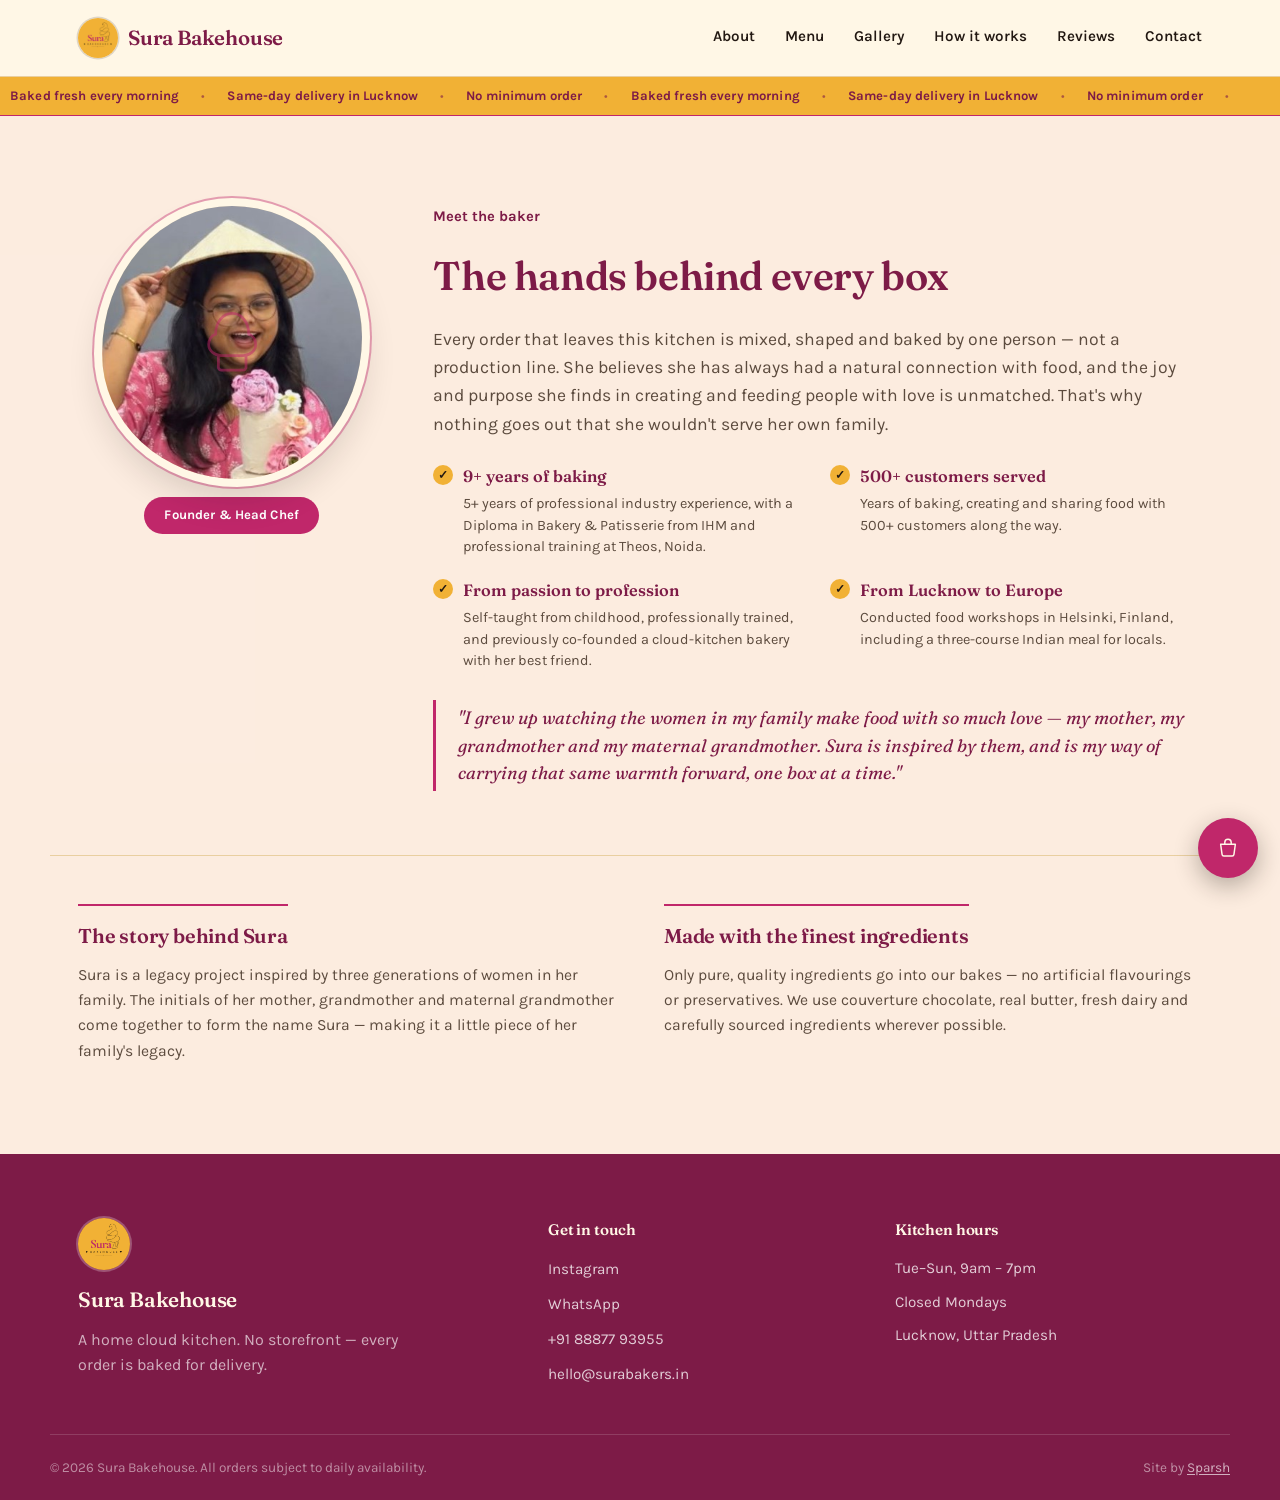
==== about.html @ 0d31aa84 "Different About Page" ====
<!DOCTYPE html>
<html lang="en">
<head>
<meta charset="UTF-8">
<meta name="viewport" content="width=device-width, initial-scale=1.0">
<title>About — Sura Bakehouse</title>
<meta name="description" content="Meet the baker behind Sura Bakehouse — her training, her story, and what goes into every order.">
<link rel="preconnect" href="https://fonts.googleapis.com">
<link rel="preconnect" href="https://fonts.gstatic.com" crossorigin>
<link href="https://fonts.googleapis.com/css2?family=Fraunces:ital,opsz,wght@0,9..144,400;0,9..144,500;0,9..144,600;0,9..144,700;1,9..144,500&family=Karla:wght@400;500;600;700&display=swap" rel="stylesheet">
<link rel="stylesheet" href="styles.css">
<link rel="icon" type="image/jpeg" href="media/logo.jpg">
</head>
<body>

<a class="skip-link" href="#main">Skip to content</a>

<!-- ============ HEADER ============ -->
<header class="site-header" id="top">
  <div class="wrap header-row">
    <a href="index.html" class="brand">
      <img class="brand-mark" src="media/logo.jpg" alt="Sura Bakehouse logo" width="40" height="40">
      <span class="brand-name">Sura Bakehouse</span>
    </a>

    <nav class="main-nav" aria-label="Primary">
      <a href="about.html">About</a>
      <a href="index.html#menu">Menu</a>
      <a href="gallery.html">Gallery</a>
      <a href="index.html#how-it-works">How it works</a>
      <a href="index.html#reviews">Reviews</a>
      <a href="index.html#contact">Contact</a>
    </nav>

    <button class="nav-toggle" id="navToggle" aria-label="Open menu" aria-expanded="false" aria-controls="mobileNav">
      <span></span><span></span><span></span>
    </button>
  </div>

  <div class="mobile-nav" id="mobileNav" hidden>
    <a href="about.html">About</a>
    <a href="index.html#menu">Menu</a>
    <a href="gallery.html">Gallery</a>
    <a href="index.html#how-it-works">How it works</a>
    <a href="index.html#reviews">Reviews</a>
    <a href="index.html#contact">Contact</a>
  </div>
</header>

<!-- a bit of counter-signage energy, right where a shop would put it -->
<div class="ticker" aria-hidden="true">
  <div class="ticker-track">
    <span>Baked fresh every morning</span><span class="dot">•</span>
    <span>Same-day delivery in Lucknow</span><span class="dot">•</span>
    <span>No minimum order</span><span class="dot">•</span>
    <span>Baked fresh every morning</span><span class="dot">•</span>
    <span>Same-day delivery in Lucknow</span><span class="dot">•</span>
    <span>No minimum order</span><span class="dot">•</span>
  </div>
</div>

<!-- Only shown when the chef has marked today as unavailable in the
     Blocked Dates sheet — hidden by default, filled in by script.js. -->
<div class="break-banner" id="breakBanner" hidden>
  <p id="breakBannerText"></p>
</div>

<main id="main">
  <!-- ============ ABOUT THE CHEF ============ -->
  <section class="about-section" id="about" aria-labelledby="about-heading">
    <div class="wrap about-grid">
      <div class="about-photo-col">
        <div class="chef-portrait">
          <img src="media/baker.jpg" alt="Photo of the chef behind Sura Bakehouse" loading="lazy" onerror="this.closest('.chef-portrait').classList.add('img-missing')">
          <span class="chef-portrait-fallback" aria-hidden="true">
            <svg viewBox="0 0 64 64" fill="none" xmlns="http://www.w3.org/2000/svg">
              <path d="M20 26c0-9 5.5-15 12-15s12 6 12 15c3 1 5 4 5 7.5 0 4.5-4 8-9 8H24c-5 0-9-3.5-9-8 0-3.5 2-6.5 5-7.5Z" stroke="currentColor" stroke-width="2"/>
              <path d="M22 41.5V50a2 2 0 0 0 2 2h16a2 2 0 0 0 2-2v-8.5" stroke="currentColor" stroke-width="2"/>
            </svg>
          </span>
        </div>
        <span class="chef-badge">Founder &amp; Head Chef</span>
      </div>

      <div class="about-copy">
        <p class="hero-kicker" style="color: var(--pink-deep);">Meet the baker</p>
        <h1 id="about-heading">The hands behind every box</h1>
        <p class="about-lead">Every order that leaves this kitchen is mixed, shaped and baked by one person — not a production line. She believes she has always had a natural connection with food, and the joy and purpose she finds in creating and feeding people with love is unmatched. That's why nothing goes out that she wouldn't serve her own family.</p>

        <ul class="about-credentials">
          <li>
            <span class="credential-title">9+ years of baking</span>
            <span class="credential-desc">5+ years of professional industry experience, with a Diploma in Bakery &amp; Patisserie from IHM and professional training at Theos, Noida.</span>
          </li>
          <li>
            <span class="credential-title">500+ customers served</span>
            <span class="credential-desc">Years of baking, creating and sharing food with 500+ customers along the way.</span>
          </li>
          <li>
            <span class="credential-title">From passion to profession</span>
            <span class="credential-desc">Self-taught from childhood, professionally trained, and previously co-founded a cloud-kitchen bakery with her best friend.</span>
          </li>
          <li>
            <span class="credential-title">From Lucknow to Europe</span>
            <span class="credential-desc">Conducted food workshops in Helsinki, Finland, including a three-course Indian meal for locals.</span>
          </li>
        </ul>

        <blockquote class="about-quote">
          "I grew up watching the women in my family make food with so much love — my mother, my grandmother and my maternal grandmother. Sura is inspired by them, and is my way of carrying that same warmth forward, one box at a time."
        </blockquote>
      </div>
    </div>

    <div class="wrap about-extra-grid">
      <div class="about-extra-item">
        <h3>The story behind Sura</h3>
        <p>Sura is a legacy project inspired by three generations of women in her family. The initials of her mother, grandmother and maternal grandmother come together to form the name Sura — making it a little piece of her family's legacy.</p>
      </div>
      <div class="about-extra-item">
        <h3>Made with the finest ingredients</h3>
        <p>Only pure, quality ingredients go into our bakes — no artificial flavourings or preservatives. We use couverture chocolate, real butter, fresh dairy and carefully sourced ingredients wherever possible.</p>
      </div>
    </div>
  </section>
</main>

<!-- ============ FOOTER ============ -->
<footer class="site-footer">
  <div class="wrap footer-grid">
    <div class="footer-brand">
      <img class="footer-logo" src="media/logo.jpg" alt="Sura Bakehouse logo" width="52" height="52">
      <span class="brand-name">Sura Bakehouse</span>
      <p>A home cloud kitchen. No storefront — every order is baked for delivery.</p>
    </div>

    <div class="footer-col">
      <h4>Get in touch</h4>
      <ul>
        <li><a href="https://www.instagram.com/surabakehouse" target="_blank" rel="noopener">Instagram</a></li>
        <li><a href="https://wa.me/918887793955" target="_blank" rel="noopener">WhatsApp</a></li>
        <li><a href="tel:+918887793955">+91 88877 93955</a></li>
        <li><a href="mailto:hello@surabakers.in">hello@surabakers.in</a></li>
      </ul>
    </div>

    <div class="footer-col">
      <h4>Kitchen hours</h4>
      <ul class="plain">
        <li>Tue–Sun, 9am – 7pm</li>
        <li>Closed Mondays</li>
        <li>Lucknow, Uttar Pradesh</li>
      </ul>
    </div>
  </div>
  <div class="wrap footer-bottom">
    <p>&copy; <span id="year"></span> Sura Bakehouse. All orders subject to daily availability.</p>
    <p class="footer-credit">Site by <a href="https://de-sparsh.onrender.com/" target="_blank" rel="noopener">Sparsh</a></p>
  </div>
</footer>

<!-- ============ FLOATING ORDER BUTTON ============ -->
<button class="tray-fab" id="trayBtn" aria-haspopup="dialog" aria-controls="trayPanel">
  <svg viewBox="0 0 24 24" width="22" height="22" aria-hidden="true">
    <path d="M4 8h16l-1.5 11a2 2 0 0 1-2 1.8H7.5a2 2 0 0 1-2-1.8L4 8Z" fill="none" stroke="currentColor" stroke-width="1.6" stroke-linejoin="round"/>
    <path d="M8.5 8V6a3.5 3.5 0 0 1 7 0v2" fill="none" stroke="currentColor" stroke-width="1.6"/>
  </svg>
  <span class="tray-count" id="trayCount" hidden>0</span>
</button>

<!-- ============ ORDER TRAY PANEL ============ -->
<div class="tray-overlay" id="trayOverlay" hidden></div>
<aside class="tray-panel" id="trayPanel" role="dialog" aria-modal="true" aria-labelledby="trayTitle" hidden>
  <div class="tray-panel-head">
    <h2 id="trayTitle">Your order</h2>
    <button class="icon-btn" id="trayClose" aria-label="Close order panel">&times;</button>
  </div>

  <div class="tray-body" id="trayBody">
    <!-- item list injected here -->
  </div>

  <form class="tray-form" id="orderForm">
    <div class="field-row">
      <label for="custName">Your name</label>
      <input id="custName" name="name" type="text" required autocomplete="name">
    </div>
    <div class="field-row">
      <label for="custPhone">Phone number</label>
      <input id="custPhone" name="phone" type="tel" required autocomplete="tel" inputmode="tel">
    </div>
    <div class="field-row">
      <label for="custAddress">Delivery address</label>
      <textarea id="custAddress" name="address" rows="2" required autocomplete="street-address"></textarea>
    </div>
    <div class="field-row field-row-split">
      <div class="date-field">
        <label for="dateTrigger">Delivery date</label>
        <button type="button" class="date-picker-trigger" id="dateTrigger" aria-haspopup="dialog" aria-expanded="false" aria-controls="datePickerPanel">
          <span id="dateTriggerLabel">Choose a date</span>
          <svg viewBox="0 0 24 24" width="16" height="16" aria-hidden="true"><rect x="3.5" y="5" width="17" height="16" rx="2" fill="none" stroke="currentColor" stroke-width="1.6"/><path d="M3.5 9.5h17M8 3v4M16 3v4" stroke="currentColor" stroke-width="1.6" stroke-linecap="round"/></svg>
        </button>
        <input type="hidden" id="custDate" name="date" required>

        <div class="date-picker-panel" id="datePickerPanel" role="dialog" aria-label="Choose a delivery date" hidden>
          <div class="date-picker-head">
            <button type="button" class="icon-btn" id="datePrevMonth" aria-label="Previous month">&lsaquo;</button>
            <span id="datePickerMonthLabel">September 2026</span>
            <button type="button" class="icon-btn" id="dateNextMonth" aria-label="Next month">&rsaquo;</button>
          </div>
          <div class="date-picker-weekdays">
            <span>S</span><span>M</span><span>T</span><span>W</span><span>T</span><span>F</span><span>S</span>
          </div>
          <div class="date-picker-grid" id="datePickerGrid"></div>
          <p class="date-picker-legend"><span class="legend-dot"></span> Fully booked — chef's unavailable those days</p>
        </div>
        <p class="date-field-error" id="dateFieldError" hidden></p>
      </div>
      <div>
        <label for="custSlot">Preferred window</label>
        <select id="custSlot" name="slot" required>
          <option value="">Choose one</option>
          <option>Morning (9am–12pm)</option>
          <option>Afternoon (12pm–4pm)</option>
          <option>Evening (4pm–7pm)</option>
        </select>
      </div>
    </div>
    <div class="field-row">
      <label for="custNotes">Notes for the kitchen (optional)</label>
      <textarea id="custNotes" name="notes" rows="2" placeholder="Allergies, message on the cake, gate code..."></textarea>
    </div>

    <div class="tray-total" id="trayTotal">Total: ₹0</div>

    <button type="submit" class="btn btn-primary btn-block" id="submitOrderBtn">Send order to the kitchen</button>
    <p class="tray-note">We'll bake and deliver — you'll hear from us on the phone number above to confirm.</p>
  </form>

  <div class="tray-success" id="traySuccess" hidden>
    <svg viewBox="0 0 60 60" width="52" height="52" aria-hidden="true">
      <circle cx="30" cy="30" r="27" fill="none" stroke="#C0276A" stroke-width="2.5"/>
      <path d="M18 31 L27 40 L43 21" fill="none" stroke="#C0276A" stroke-width="3" stroke-linecap="round" stroke-linejoin="round"/>
    </svg>
    <h3>Your order is on its way to the kitchen</h3>
    <p>We'll call <span id="successPhone">you</span> to confirm the details. Thank you!</p>
    <button class="btn btn-ghost" id="trayDone">Done</button>
  </div>
</aside>

<script src="script.js" defer></script>
</body>
</html>
---- styles.css ----
/* =========================================================
   SURA BAKERS — design tokens
   ========================================================= */
:root {
  /* Palette drawn directly from the Sura Bakehouse logo:
     the marigold-yellow background, the magenta-pink "Sura"
     script, and the black linework/wordmark. Softened into
     pastel tints where used as backgrounds so body text stays
     easy to read; kept at full strength for accents, buttons,
     and the sections meant to catch the eye. */
  --white: #FFFFFF;
  --white-rgb: 255, 255, 255;

  --ivory: #FFF7E6;      /* soft pastel yellow-cream — page background */
  --paper: #FBE7BE;      /* soft pastel yellow — menu compartment background */
  --paper-line: #E9CFA0; /* soft warm divider lines */

  --pink: #C0276A;       /* the logo's script pink — primary accent, buttons, links */
  --pink-rgb: 192, 39, 106;
  --pink-deep: #7D1B47;  /* deep pink — hover states, dark section backgrounds */

  --saffron: #F1B135;      /* the logo's exact background yellow — bold accents */
  --saffron-rgb: 241, 177, 53;
  --saffron-deep: #C9862A; /* muted amber — small accents on light backgrounds */

  --cocoa: #221812;      /* near-black, matches the logo's linework — primary text */
  --cocoa-rgb: 34, 24, 18;
  --cocoa-soft: #5C4B3E; /* secondary/muted text */

  --font-display: 'Fraunces', Georgia, serif;
  --font-body: 'Karla', Arial, sans-serif;

  --content-w: 1180px;
  --radius-sm: 3px;

  --ease: cubic-bezier(.22, .68, 0, 1);
}

@media (prefers-reduced-motion: reduce) {
  * { animation-duration: 0.001ms !important; animation-iteration-count: 1 !important; transition-duration: 0.001ms !important; }
}

/* =========================================================
   RESET / BASE
   ========================================================= */
*, *::before, *::after { box-sizing: border-box; }
html { scroll-behavior: smooth; }
body {
  margin: 0;
  background: var(--ivory);
  color: var(--cocoa);
  font-family: var(--font-body);
  font-size: 16px;
  line-height: 1.55;
  -webkit-font-smoothing: antialiased;
}
img { max-width: 100%; display: block; }
a { color: inherit; }
h1, h2, h3, h4 {
  font-family: var(--font-display);
  margin: 0;
  color: var(--pink-deep);
  font-weight: 600;
  letter-spacing: -0.01em;
}
p { margin: 0; }
button { font-family: inherit; cursor: pointer; }
:focus-visible {
  outline: 2.5px solid var(--pink);
  outline-offset: 3px;
}

.skip-link {
  position: absolute;
  left: -999px;
  top: 0;
  background: var(--cocoa);
  color: var(--ivory);
  padding: 10px 16px;
  z-index: 999;
}
.skip-link:focus { left: 12px; top: 12px; }

.wrap {
  max-width: var(--content-w);
  margin: 0 auto;
  padding: 0 28px;
}

/* =========================================================
   BUTTONS
   ========================================================= */
.btn {
  display: inline-flex;
  align-items: center;
  justify-content: center;
  gap: 8px;
  padding: 14px 26px;
  border-radius: var(--radius-sm);
  font-weight: 600;
  font-size: 0.98rem;
  text-decoration: none;
  border: 1.5px solid transparent;
  transition: transform 0.18s var(--ease), background 0.18s var(--ease), border-color 0.18s var(--ease);
}
.btn:active { transform: translateY(1px); }
.btn-primary {
  background: var(--pink);
  color: var(--ivory);
}
.btn-primary:hover { background: var(--pink-deep); }
.btn-ghost {
  background: transparent;
  border-color: var(--pink);
  color: var(--pink);
}
.btn-ghost:hover { background: rgba(var(--pink-rgb), 0.06); }
.btn-block { width: 100%; }
.btn:disabled { opacity: 0.55; cursor: not-allowed; }

/* =========================================================
   HEADER
   ========================================================= */
.site-header {
  background: var(--ivory);
  border-bottom: 1px solid var(--paper-line);
}
.header-row {
  display: flex;
  align-items: center;
  gap: 24px;
  height: 76px;
}
.brand {
  display: flex;
  align-items: center;
  gap: 10px;
  text-decoration: none;
  color: var(--pink-deep);
  margin-right: auto;
}
.brand-mark {
  width: 40px;
  height: 40px;
  border-radius: 50%;
  object-fit: cover;
  box-shadow: 0 0 0 1.5px rgba(var(--cocoa-rgb), 0.15);
  flex-shrink: 0;
}
.brand-name {
  font-family: var(--font-display);
  font-weight: 600;
  font-size: 1.28rem;
  letter-spacing: -0.01em;
}
.main-nav {
  display: flex;
  gap: 30px;
}
.main-nav a {
  text-decoration: none;
  font-weight: 600;
  font-size: 0.95rem;
  color: var(--cocoa);
  position: relative;
  padding-bottom: 3px;
}
.main-nav a::after {
  content: '';
  position: absolute;
  left: 0; right: 0; bottom: 0;
  height: 2px;
  background: var(--saffron-deep);
  transform: scaleX(0);
  transform-origin: left;
  transition: transform 0.2s var(--ease);
}
.main-nav a:hover::after { transform: scaleX(1); }

/* floating order button — fixed to the viewport corner instead of
   pinned across the top, so it never competes with page content */
.tray-fab {
  position: fixed;
  right: 22px;
  bottom: 22px;
  z-index: 50;
  width: 60px;
  height: 60px;
  border-radius: 50%;
  background: var(--pink);
  color: var(--ivory);
  border: none;
  display: flex;
  align-items: center;
  justify-content: center;
  box-shadow: 0 8px 24px rgba(var(--cocoa-rgb), 0.32);
  transition: background 0.18s var(--ease), transform 0.18s var(--ease);
}
.tray-fab:hover { background: var(--pink-deep); transform: translateY(-2px); }
.tray-count {
  position: absolute;
  top: -4px; right: -4px;
  background: var(--saffron);
  color: var(--pink-deep);
  font-size: 0.72rem;
  font-weight: 700;
  min-width: 22px;
  height: 22px;
  border-radius: 999px;
  display: flex;
  align-items: center;
  justify-content: center;
  padding: 0 5px;
  border: 2px solid var(--ivory);
}
.tray-count[hidden] { display: none; }

.nav-toggle {
  display: none;
  flex-direction: column;
  gap: 5px;
  background: none;
  border: none;
  padding: 6px;
}
.nav-toggle span {
  width: 22px; height: 2px;
  background: var(--cocoa);
  border-radius: 2px;
}
.mobile-nav {
  display: flex;
  flex-direction: column;
  border-top: 1px solid var(--paper-line);
  padding: 12px 28px 18px;
}
.mobile-nav[hidden] { display: none; }
.mobile-nav a {
  padding: 12px 0;
  text-decoration: none;
  font-weight: 600;
  color: var(--cocoa);
  border-bottom: 1px solid var(--paper-line);
}
@media (max-width: 860px) {
  .main-nav { display: none; }
  .nav-toggle { display: flex; }
}

/* =========================================================
   TICKER — counter-signage strip, immediate movement on load
   ========================================================= */
.ticker {
  background: var(--saffron);
  overflow: hidden;
  white-space: nowrap;
  border-bottom: 1.5px solid var(--pink);
}
.ticker-track {
  display: inline-flex;
  align-items: center;
  gap: 10px;
  padding: 9px 0;
  animation: ticker-scroll 26s linear infinite;
  will-change: transform;
}
.ticker-track span {
  font-weight: 700;
  font-size: 0.82rem;
  letter-spacing: 0.01em;
  color: var(--pink-deep);
  padding: 0 10px;
}
.ticker-track .dot { padding: 0 2px; opacity: 0.6; font-weight: 400; }
@keyframes ticker-scroll {
  from { transform: translateX(0); }
  to   { transform: translateX(-50%); }
}

/* =========================================================
   HERO — full-bleed, dark, meant to be seen from across the room
   ========================================================= */
.hero {
  background: var(--pink-deep);
  padding: 84px 0 96px;
  overflow: hidden;
}
.hero-grid {
  display: grid;
  grid-template-columns: 1.1fr 0.9fr;
  gap: 56px;
  align-items: center;
}
.hero-kicker {
  font-size: 0.92rem;
  color: var(--saffron);
  font-weight: 700;
  margin-bottom: 16px;
}
.hero-title {
  font-size: clamp(2.6rem, 5.8vw, 4.4rem);
  line-height: 1.04;
  display: flex;
  flex-wrap: wrap;
  gap: 0 0.32em;
  color: var(--ivory);
}
.hero-title .reveal-em {
  font-style: italic;
  color: var(--saffron);
  font-weight: 500;
}
.hero-sub {
  margin-top: 24px;
  max-width: 44ch;
  font-size: 1.14rem;
  color: rgba(var(--white-rgb), 0.78);
}
.hero-actions {
  margin-top: 34px;
  display: flex;
  gap: 16px;
  flex-wrap: wrap;
}
.btn-ghost-invert {
  background: transparent;
  border: 1.5px solid rgba(var(--white-rgb), 0.5);
  color: var(--ivory);
}
.btn-ghost-invert:hover { background: rgba(var(--white-rgb), 0.1); border-color: var(--ivory); }

/* photo collage — like snapshots scattered across the counter */
.hero-collage {
  position: relative;
  width: 100%;
  height: 420px;
}
.collage-photo {
  position: absolute;
  margin: 0;
  background: var(--ivory);
  padding: 10px 10px 28px;
  box-shadow: 0 18px 34px rgba(0, 0, 0, 0.35);
  width: 54%;
}
.collage-photo img {
  width: 100%;
  aspect-ratio: 1 / 1;
  object-fit: cover;
  display: block;
  background: var(--paper);
}
.collage-photo.img-missing {
  display: flex;
  align-items: center;
  justify-content: center;
}
.collage-photo.img-missing img { display: none; }
.collage-photo.img-missing::before {
  content: '';
  width: 100%;
  aspect-ratio: 1 / 1;
  background: var(--paper);
  border: 1.5px dashed var(--paper-line);
}
.collage-1 { top: 0; left: 4%; transform: rotate(-7deg); z-index: 2; }
.collage-2 { top: 14%; right: 2%; transform: rotate(6deg); z-index: 1; }
.collage-3 { bottom: 0; left: 24%; transform: rotate(-3deg); z-index: 3; }

/* All mobile overrides for this section live in one place, after
   every base/unconditional rule above — a media-query-scoped
   declaration only wins the cascade if nothing unconditional comes
   after it, so this block must be last or its overrides can silently
   lose to the desktop rules despite the query matching. */
@media (max-width: 900px) {
  .hero-grid { grid-template-columns: 1fr; }
  .hero-collage { order: -1; width: 100%; max-width: 360px; height: 260px; margin: 0 auto 12px; }
  .collage-1 { width: 40%; left: 0; }
  .collage-2 { width: 40%; right: 0; top: 6%; }
  .collage-3 { width: 42%; left: 30%; bottom: -10px; }
}

/* hero staggered reveal (one orchestrated load sequence) */
.reveal {
  opacity: 0;
  transform: translateY(14px);
  animation: reveal-up 0.7s var(--ease) forwards;
  animation-delay: calc(0.25s + (var(--d) * 0.1s));
}
.hero-collage .reveal {
  transform: translateY(14px) rotate(var(--rot, 0deg));
}
.collage-1.reveal { --rot: -7deg; }
.collage-2.reveal { --rot: 6deg; }
.collage-3.reveal { --rot: -3deg; }
@keyframes reveal-up {
  to { opacity: 1; transform: translateY(0) rotate(var(--rot, 0deg)); }
}

/* =========================================================
   SECTION HEAD
   ========================================================= */
.section-head { max-width: 56ch; margin-bottom: 36px; }
.section-head h2 { font-size: clamp(1.9rem, 3.4vw, 2.5rem); margin-bottom: 12px; }
.section-head p { color: var(--cocoa-soft); font-size: 1.05rem; }
.section-head-light h2 { color: var(--ivory); }
.section-head-light p { color: rgba(var(--white-rgb), 0.72); }
.section-head-note { margin-top: 10px; font-size: 0.92rem !important; }
.link-button {
  background: none;
  border: none;
  padding: 0;
  font: inherit;
  color: var(--pink);
  font-weight: 700;
  text-decoration: underline;
  text-underline-offset: 2px;
  cursor: pointer;
}
.link-button:hover { color: var(--pink-deep); }
.link-button-light { color: var(--saffron); }
.link-button-light:hover { color: var(--white); }

/* =========================================================
   ABOUT THE CHEF — warmer, softer, hand-crafted feel;
   deliberately looser than the menu's rigid sweet-box grid
   ========================================================= */
.about-section {
  padding: 90px 0;
  background: rgba(var(--pink-rgb), 0.05);
}
.about-grid {
  display: grid;
  grid-template-columns: 0.4fr 1fr;
  gap: 48px;
  align-items: start;
}
@media (max-width: 860px) {
  .about-grid { grid-template-columns: 1fr; }
  .about-photo-col { display: flex; flex-direction: column; align-items: center; }
}

.about-photo-col {
  display: flex;
  flex-direction: column;
  align-items: center;
  gap: 18px;
  position: sticky;
  top: 100px;
}
@media (max-width: 860px) { .about-photo-col { position: static; } }
.chef-portrait {
  position: relative;
  width: min(260px, 100%);
  aspect-ratio: 1 / 1.05;
  border-radius: 50% 50% 48% 52% / 54% 48% 52% 46%;
  overflow: hidden;
  background: var(--paper);
  box-shadow: 0 0 0 8px var(--ivory), 0 0 0 10px rgba(var(--pink-rgb), 0.4), 0 20px 34px rgba(var(--cocoa-rgb), 0.16);
}
.chef-portrait img {
  position: absolute;
  inset: 0;
  width: 100%;
  height: 100%;
  object-fit: cover;
}
.chef-portrait.img-missing img { display: none; }
.chef-portrait-fallback {
  position: absolute;
  inset: 0;
  display: flex;
  align-items: center;
  justify-content: center;
  color: var(--pink);
  opacity: 0.5;
}
.chef-portrait-fallback svg { width: 34%; height: 34%; }
.chef-badge {
  background: var(--pink);
  color: var(--white);
  font-weight: 700;
  font-size: 0.82rem;
  padding: 8px 20px;
  border-radius: 999px;
  letter-spacing: 0.01em;
}

.about-copy h1 {
  font-size: clamp(1.9rem, 3.2vw, 2.5rem);
  margin: 10px 0 18px;
}
.about-lead {
  font-size: 1.1rem;
  color: var(--cocoa-soft);
  line-height: 1.6;
  margin-bottom: 26px;
}
.about-credentials {
  list-style: none;
  margin: 0 0 28px;
  padding: 0;
  display: grid;
  grid-template-columns: repeat(2, 1fr);
  gap: 20px 24px;
}
.about-credentials li {
  position: relative;
  padding-left: 30px;
}
.about-credentials li::before {
  content: '✓';
  position: absolute;
  left: 0; top: 1px;
  width: 20px; height: 20px;
  border-radius: 50%;
  background: var(--saffron);
  color: var(--cocoa);
  font-size: 0.72rem;
  font-weight: 700;
  line-height: 20px;
  text-align: center;
}
.credential-title {
  display: block;
  font-family: var(--font-display);
  font-weight: 600;
  font-size: 1.02rem;
  color: var(--pink-deep);
  margin-bottom: 4px;
}
.credential-desc {
  display: block;
  font-size: 0.9rem;
  color: var(--cocoa-soft);
  line-height: 1.5;
}
@media (max-width: 560px) {
  .about-credentials { grid-template-columns: 1fr; }
}

.about-quote {
  margin: 0;
  padding: 4px 0 4px 22px;
  border-left: 3px solid var(--pink);
  font-family: var(--font-display);
  font-style: italic;
  font-size: 1.12rem;
  line-height: 1.55;
  color: var(--pink-deep);
}

.about-extra-grid {
  margin-top: 64px;
  padding-top: 48px;
  border-top: 1px solid var(--paper-line);
  display: grid;
  grid-template-columns: repeat(2, 1fr);
  gap: 48px;
}
.about-extra-item h3 {
  font-size: 1.25rem;
  margin-bottom: 12px;
  border-top: 2px solid var(--pink);
  padding-top: 14px;
  display: inline-block;
}
.about-extra-item p {
  color: var(--cocoa-soft);
  line-height: 1.6;
  font-size: 0.98rem;
}
@media (max-width: 760px) {
  .about-extra-grid { grid-template-columns: 1fr; gap: 36px; margin-top: 48px; padding-top: 36px; }
}

/* =========================================================
   MENU
   ========================================================= */
.menu-section { padding: 84px 0; }
.filter-row {
  display: flex;
  gap: 10px;
  flex-wrap: wrap;
  margin-bottom: 34px;
}
.filter-chip {
  background: transparent;
  border: 1.5px solid var(--paper-line);
  color: var(--cocoa-soft);
  padding: 9px 18px;
  border-radius: 999px;
  font-weight: 600;
  font-size: 0.9rem;
  transition: all 0.18s var(--ease);
}
.filter-chip:hover { border-color: var(--pink); }
.filter-chip.is-active {
  background: var(--pink);
  border-color: var(--pink);
  color: var(--ivory);
}

/* the "sweet box" grid: compartments divided by rule lines, not cards+shadows */
.menu-grid {
  display: grid;
  grid-template-columns: repeat(auto-fill, minmax(250px, 1fr));
  background: var(--paper);
  border: 1.5px solid var(--pink);
}
.dish {
  position: relative;
  border-right: 1px solid var(--paper-line);
  border-bottom: 1px solid var(--paper-line);
  display: flex;
  flex-direction: column;
  transition: background 0.2s var(--ease);
}
.dish:hover { background: rgba(var(--saffron-rgb), 0.14); }
.dish.is-hidden { display: none; }
.dish.is-unavailable { background: rgba(var(--cocoa-rgb), 0.03); }
.dish.is-unavailable:hover { background: rgba(var(--cocoa-rgb), 0.03); }

.dish-photo {
  position: relative;
  width: 100%;
  aspect-ratio: 4 / 3;
  background: var(--paper);
  border-bottom: 1px solid var(--paper-line);
  overflow: hidden;
}
.dish-photo img {
  position: absolute;
  inset: 0;
  width: 100%;
  height: 100%;
  object-fit: cover;
}
.dish-photo-fallback {
  position: absolute;
  inset: 0;
  display: flex;
  align-items: center;
  justify-content: center;
  color: var(--pink);
  opacity: 0.55;
}
.dish-photo-fallback svg { width: 44px; height: 44px; }
.dish.is-unavailable .dish-photo-fallback { color: var(--cocoa-soft); opacity: 0.35; }
.dish.is-unavailable .dish-photo img { filter: grayscale(0.6); opacity: 0.7; }

.dish-content {
  padding: 20px 22px 22px;
  display: flex;
  flex-direction: column;
  gap: 10px;
  flex-grow: 1;
}

.dish-name {
  font-family: var(--font-display);
  font-size: 1.18rem;
  font-weight: 600;
  color: var(--pink-deep);
}
.dish-desc {
  font-size: 0.92rem;
  color: var(--cocoa-soft);
  flex-grow: 1;
}
.dish-tag {
  align-self: flex-start;
  font-size: 0.72rem;
  font-weight: 700;
  color: var(--pink);
  border: 1px solid var(--pink);
  border-radius: 999px;
  padding: 3px 10px;
}
.dish-foot {
  display: flex;
  align-items: center;
  justify-content: space-between;
  margin-top: 4px;
}
.dish-price {
  font-weight: 700;
  font-size: 1.05rem;
  color: var(--cocoa);
}
.dish-add {
  background: var(--pink);
  color: var(--ivory);
  border: none;
  border-radius: var(--radius-sm);
  padding: 8px 16px;
  font-weight: 700;
  font-size: 0.85rem;
  transition: background 0.18s var(--ease), transform 0.12s var(--ease);
}
.dish-add:hover { background: var(--pink-deep); }
.dish-add:active { transform: scale(0.96); }

.dish-qty {
  display: flex;
  align-items: center;
  gap: 10px;
  background: var(--pink);
  border-radius: var(--radius-sm);
  overflow: hidden;
}
.dish-qty button {
  background: none;
  border: none;
  color: var(--ivory);
  width: 30px; height: 32px;
  font-size: 1.05rem;
  font-weight: 700;
}
.dish-qty button:hover { background: var(--pink-deep); }
.dish-qty span { color: var(--ivory); font-weight: 700; min-width: 14px; text-align: center; }

/* the sold-out stamp: an actual stamped mark, not a grey overlay */
.stamp {
  position: absolute;
  top: 50%; left: 50%;
  transform: translate(-50%, -55%) rotate(-11deg);
  border: 2.5px solid var(--cocoa);
  color: var(--cocoa);
  font-family: var(--font-display);
  font-style: italic;
  font-weight: 600;
  font-size: 1.05rem;
  padding: 5px 16px;
  border-radius: 4px;
  opacity: 0.8;
  pointer-events: none;
  white-space: nowrap;
}

/* =========================================================
   HOW IT WORKS
   ========================================================= */
.how-section { padding: 20px 0 96px; }
.how-grid {
  display: grid;
  grid-template-columns: repeat(3, 1fr);
  gap: 40px;
}
@media (max-width: 780px) { .how-grid { grid-template-columns: 1fr; gap: 36px; } }
.how-step { border-top: 2px solid var(--pink); padding-top: 18px; }
.how-num {
  font-family: var(--font-display);
  font-size: 1rem;
  font-weight: 600;
  color: var(--saffron-deep);
}
.how-step h3 { margin: 10px 0 8px; font-size: 1.3rem; }
.how-step p { color: var(--cocoa-soft); }

.reveal-on-scroll {
  opacity: 0;
  transform: translateY(16px);
  transition: opacity 0.6s var(--ease), transform 0.6s var(--ease);
}
.reveal-on-scroll.is-visible { opacity: 1; transform: translateY(0); }

/* =========================================================
   REVIEWS
   ========================================================= */
.reviews-section { background: var(--pink-deep); padding: 90px 0; }
.reviews-carousel {
  display: flex;
  align-items: center;
  gap: 18px;
  max-width: 640px;
  margin: 0 auto;
}
.reviews-slide { flex: 1; min-height: 148px; display: flex; align-items: center; }
.reviews-slide .review-card { width: 100%; }
.carousel-nav {
  flex-shrink: 0;
  background: rgba(var(--white-rgb), 0.12);
  border: none;
  color: var(--white);
  width: 40px;
  height: 40px;
  border-radius: 50%;
  font-size: 1.4rem;
  line-height: 1;
  cursor: pointer;
  transition: background 0.18s var(--ease);
}
.carousel-nav:hover { background: rgba(var(--white-rgb), 0.24); }
.carousel-dots {
  display: flex;
  justify-content: center;
  gap: 9px;
  margin-top: 26px;
}
.carousel-dot {
  width: 9px; height: 9px;
  border-radius: 50%;
  border: none;
  background: rgba(var(--white-rgb), 0.3);
  padding: 0;
  cursor: pointer;
  transition: background 0.18s var(--ease);
}
.carousel-dot.is-active { background: var(--saffron); }
.carousel-dot:hover { background: rgba(var(--white-rgb), 0.55); }
.review-card {
  background: rgba(var(--white-rgb), 0.08);
  border: 1px solid rgba(var(--white-rgb), 0.14);
  padding: 26px 24px;
  border-radius: var(--radius-sm);
}
.review-dish {
  font-size: 0.78rem;
  font-weight: 700;
  color: var(--saffron);
  text-transform: none;
  margin-bottom: 12px;
}
.review-text {
  color: rgba(var(--white-rgb), 0.92);
  font-family: var(--font-display);
  font-size: 1.08rem;
  line-height: 1.5;
  font-weight: 400;
}
.review-name {
  margin-top: 16px;
  color: rgba(var(--white-rgb), 0.6);
  font-size: 0.88rem;
  font-weight: 600;
}
@media (max-width: 560px) {
  .reviews-carousel { gap: 10px; }
  .carousel-nav { width: 34px; height: 34px; font-size: 1.2rem; }
}

/* =========================================================
   CTA
   ========================================================= */
.cta-section { padding: 90px 0 110px; }
.cta-inner { text-align: left; max-width: 640px; }
.cta-inner h2 { font-size: clamp(1.9rem, 3.6vw, 2.7rem); margin-bottom: 14px; }
.cta-inner p { color: var(--cocoa-soft); font-size: 1.1rem; margin-bottom: 28px; }
.cta-actions { display: flex; gap: 16px; flex-wrap: wrap; }

/* =========================================================
   FOOTER
   ========================================================= */
.site-footer { background: var(--pink-deep); color: var(--ivory); padding: 64px 0 0; }
.footer-grid {
  display: grid;
  grid-template-columns: 1.4fr 1fr 1fr;
  gap: 40px;
  padding-bottom: 48px;
  border-bottom: 1px solid rgba(var(--white-rgb), 0.15);
}
@media (max-width: 700px) { .footer-grid { grid-template-columns: 1fr; gap: 32px; } }
.footer-brand .brand-name { font-size: 1.3rem; }
.footer-logo {
  width: 52px;
  height: 52px;
  border-radius: 50%;
  object-fit: cover;
  display: block;
  margin-bottom: 14px;
  box-shadow: 0 0 0 2px rgba(var(--white-rgb), 0.25);
}
.footer-brand p { margin-top: 12px; color: rgba(var(--white-rgb), 0.65); max-width: 32ch; }
.footer-col h4 { color: var(--ivory); font-size: 0.95rem; margin-bottom: 16px; }
.footer-col ul { list-style: none; margin: 0; padding: 0; display: flex; flex-direction: column; gap: 10px; }
.footer-col a { text-decoration: none; color: rgba(var(--white-rgb), 0.78); font-size: 0.95rem; transition: color 0.15s; }
.footer-col a:hover { color: var(--saffron); }
.footer-col .plain li { color: rgba(var(--white-rgb), 0.78); font-size: 0.95rem; }
.footer-bottom { padding: 22px 0; display: flex; align-items: center; justify-content: space-between; gap: 16px; flex-wrap: wrap; }
.footer-bottom p { color: rgba(var(--white-rgb), 0.5); font-size: 0.85rem; }
.footer-credit a {
  color: rgba(var(--white-rgb), 0.65);
  text-decoration: underline;
  text-underline-offset: 2px;
  transition: color 0.15s;
}
.footer-credit a:hover { color: var(--saffron); }

/* =========================================================
   TRAY PANEL
   ========================================================= */
.tray-overlay {
  position: fixed; inset: 0;
  background: rgba(var(--cocoa-rgb), 0.45);
  z-index: 60;
}
.tray-panel {
  position: fixed;
  top: 0; right: 0;
  height: 100%;
  width: min(440px, 100%);
  background: var(--ivory);
  z-index: 61;
  display: flex;
  flex-direction: column;
  box-shadow: -8px 0 30px rgba(var(--cocoa-rgb), 0.2);
  transform: translateX(100%);
  transition: transform 0.32s var(--ease);
  overflow-y: auto;
}
.tray-panel[hidden] { display: none; }
.tray-panel.is-open { transform: translateX(0); }
.tray-panel-head {
  display: flex;
  align-items: center;
  justify-content: space-between;
  padding: 22px 26px;
  border-bottom: 1px solid var(--paper-line);
  position: sticky;
  top: 0;
  background: var(--ivory);
}
.icon-btn {
  background: none;
  border: none;
  font-size: 1.6rem;
  line-height: 1;
  color: var(--cocoa-soft);
  padding: 4px 8px;
}
.tray-body { padding: 10px 26px; display: flex; flex-direction: column; gap: 4px; }
.tray-empty { color: var(--cocoa-soft); padding: 24px 0; }
.tray-item {
  display: flex;
  align-items: center;
  justify-content: space-between;
  gap: 12px;
  padding: 14px 0;
  border-bottom: 1px solid var(--paper-line);
}
.tray-item-name { font-weight: 600; font-size: 0.95rem; }
.tray-item-price { color: var(--cocoa-soft); font-size: 0.85rem; }
.tray-item-remove {
  background: none; border: none;
  color: var(--pink);
  font-size: 0.82rem;
  font-weight: 700;
  text-decoration: underline;
}

.tray-form { padding: 18px 26px 30px; display: flex; flex-direction: column; gap: 16px; }
.tray-form[hidden] { display: none; }
.field-row { display: flex; flex-direction: column; gap: 6px; }
.field-row-split { flex-direction: row; gap: 12px; }
.field-row-split > div { flex: 1; display: flex; flex-direction: column; gap: 6px; }
.field-row label { font-size: 0.85rem; font-weight: 700; color: var(--cocoa-soft); }
.field-row input, .field-row select, .field-row textarea {
  border: 1.5px solid var(--paper-line);
  background: #fff;
  border-radius: var(--radius-sm);
  padding: 10px 12px;
  font-family: inherit;
  font-size: 0.95rem;
  color: var(--cocoa);
}
.field-row input:focus, .field-row select:focus, .field-row textarea:focus {
  border-color: var(--pink);
}

/* =========================================================
   DATE PICKER — replaces the native date input so blocked
   days (set by the chef in the Blocked Dates sheet) can be
   shown greyed out and unselectable, right on the calendar.
   ========================================================= */
.date-field { position: relative; }
.date-picker-trigger {
  display: flex;
  align-items: center;
  justify-content: space-between;
  gap: 8px;
  width: 100%;
  border: 1.5px solid var(--paper-line);
  background: #fff;
  border-radius: var(--radius-sm);
  padding: 10px 12px;
  font-family: inherit;
  font-size: 0.95rem;
  color: var(--cocoa-soft);
  text-align: left;
}
.date-picker-trigger.has-value { color: var(--cocoa); font-weight: 600; }
.date-picker-trigger:hover,
.date-picker-trigger[aria-expanded="true"] { border-color: var(--pink); }
.date-picker-trigger svg { color: var(--cocoa-soft); flex-shrink: 0; }

.date-picker-panel {
  position: absolute;
  z-index: 20;
  top: calc(100% + 8px);
  left: 0;
  width: min(300px, 90vw);
  background: #fff;
  border: 1.5px solid var(--paper-line);
  border-radius: var(--radius-sm);
  box-shadow: 0 14px 30px rgba(var(--cocoa-rgb), 0.18);
  padding: 16px;
}
.date-picker-head {
  display: flex;
  align-items: center;
  justify-content: space-between;
  margin-bottom: 12px;
  font-weight: 700;
  font-size: 0.92rem;
  color: var(--pink-deep);
}
.date-picker-head .icon-btn {
  font-size: 1.3rem;
  padding: 2px 10px;
  color: var(--pink);
}
.date-picker-head .icon-btn:hover { color: var(--pink-deep); }
.date-picker-weekdays,
.date-picker-grid {
  display: grid;
  grid-template-columns: repeat(7, 1fr);
}
.date-picker-weekdays {
  margin-bottom: 4px;
}
.date-picker-weekdays span {
  text-align: center;
  font-size: 0.72rem;
  font-weight: 700;
  color: var(--cocoa-soft);
  padding-bottom: 4px;
}
.date-picker-grid { gap: 2px; }
.date-cell {
  aspect-ratio: 1;
  display: flex;
  align-items: center;
  justify-content: center;
  border: none;
  background: none;
  border-radius: 50%;
  font-size: 0.85rem;
  color: var(--cocoa);
  cursor: pointer;
}
.date-cell:hover:not(:disabled) { background: rgba(var(--saffron-rgb), 0.3); }
.date-cell:disabled { cursor: not-allowed; }
.date-cell.is-empty { visibility: hidden; }
.date-cell.is-past { color: var(--paper-line); }
.date-cell.is-today { box-shadow: inset 0 0 0 1.5px var(--pink); }
.date-cell.is-blocked {
  color: rgba(var(--pink-rgb), 0.55);
  text-decoration: line-through;
  background: rgba(var(--pink-rgb), 0.08);
}
.date-cell.is-selected { background: var(--pink); color: var(--white); font-weight: 700; }
.date-picker-legend {
  display: flex;
  align-items: center;
  gap: 7px;
  margin: 12px 0 0;
  font-size: 0.76rem;
  color: var(--cocoa-soft);
}
.legend-dot {
  width: 9px; height: 9px;
  border-radius: 50%;
  background: rgba(var(--pink-rgb), 0.4);
  flex-shrink: 0;
}
.date-field-error {
  font-size: 0.8rem;
  color: var(--pink-deep);
  font-weight: 600;
}

/* site-wide banner for when the chef is on a break today */
.break-banner {
  background: var(--pink-deep);
  color: var(--white);
  text-align: center;
  padding: 11px 20px;
}
.break-banner p {
  font-size: 0.88rem;
  font-weight: 600;
  max-width: var(--content-w);
  margin: 0 auto;
}

.tray-total {
  font-family: var(--font-display);
  font-size: 1.2rem;
  font-weight: 600;
  border-top: 2px solid var(--pink);
  padding-top: 14px;
}
.tray-note { font-size: 0.82rem; color: var(--cocoa-soft); text-align: center; }
.custom-intro { font-size: 0.92rem; color: var(--cocoa-soft); line-height: 1.5; margin: 0 0 4px; }

.tray-success {
  padding: 60px 30px;
  display: flex;
  flex-direction: column;
  align-items: center;
  text-align: center;
  gap: 12px;
}
.tray-success[hidden] { display: none; }
.tray-success h3 { font-size: 1.3rem; }
.tray-success p { color: var(--cocoa-soft); }
.tray-success .btn { margin-top: 14px; }

@media (max-width: 480px) {
  .field-row-split { flex-direction: column; }
}

/* =========================================================
   GALLERY PAGE
   ========================================================= */
.gallery-page-head {
  padding: 64px 0 40px;
  text-align: center;
}
.gallery-page-head h1 {
  font-size: clamp(2.2rem, 4.5vw, 3.2rem);
  margin-bottom: 12px;
}
.gallery-page-head p {
  color: var(--cocoa-soft);
  font-size: 1.08rem;
  max-width: 52ch;
  margin: 0 auto;
}
.gallery-section { padding: 0 0 90px; }
.gallery-grid {
  display: grid;
  grid-template-columns: repeat(auto-fill, minmax(230px, 1fr));
  gap: 18px;
}
.gallery-item {
  position: relative;
  aspect-ratio: 1 / 1;
  border: none;
  padding: 0;
  border-radius: var(--radius-sm);
  overflow: hidden;
  background: var(--paper);
  cursor: pointer;
}
.gallery-item img {
  position: absolute;
  inset: 0;
  width: 100%;
  height: 100%;
  object-fit: cover;
  transition: transform 0.35s var(--ease);
}
.gallery-item:hover img { transform: scale(1.06); }
.gallery-caption {
  position: absolute;
  left: 0; right: 0; bottom: 0;
  padding: 20px 14px 12px;
  background: linear-gradient(to top, rgba(var(--cocoa-rgb), 0.75), transparent);
  color: var(--white);
  font-size: 0.85rem;
  font-weight: 700;
  text-align: left;
}
.gallery-empty { color: var(--cocoa-soft); padding: 40px 0; text-align: center; }

.lightbox {
  position: fixed;
  inset: 0;
  z-index: 80;
  background: rgba(var(--cocoa-rgb), 0.92);
  display: flex;
  align-items: center;
  justify-content: center;
  padding: 40px;
}
.lightbox[hidden] { display: none; }
.lightbox-figure {
  position: relative;
  max-width: min(880px, 90vw);
  max-height: 82vh;
  display: flex;
  flex-direction: column;
  align-items: center;
  gap: 14px;
}
.lightbox-figure img {
  max-width: 100%;
  max-height: 70vh;
  object-fit: contain;
  border-radius: var(--radius-sm);
}
.lightbox-caption {
  color: var(--white);
  font-family: var(--font-display);
  font-size: 1.1rem;
  text-align: center;
}
.lightbox-close {
  position: absolute;
  top: -44px;
  right: 0;
  background: none;
  border: none;
  color: var(--white);
  font-size: 2rem;
  line-height: 1;
  padding: 4px 8px;
}
.lightbox-nav {
  position: fixed;
  top: 50%;
  transform: translateY(-50%);
  background: rgba(var(--white-rgb), 0.12);
  border: none;
  color: var(--white);
  width: 46px;
  height: 46px;
  border-radius: 50%;
  font-size: 1.6rem;
  cursor: pointer;
}
.lightbox-nav:hover { background: rgba(var(--white-rgb), 0.22); }
.lightbox-prev { left: 20px; }
.lightbox-next { right: 20px; }
@media (max-width: 640px) {
  .lightbox-nav { width: 38px; height: 38px; font-size: 1.3rem; }
  .lightbox-prev { left: 8px; }
  .lightbox-next { right: 8px; }
}
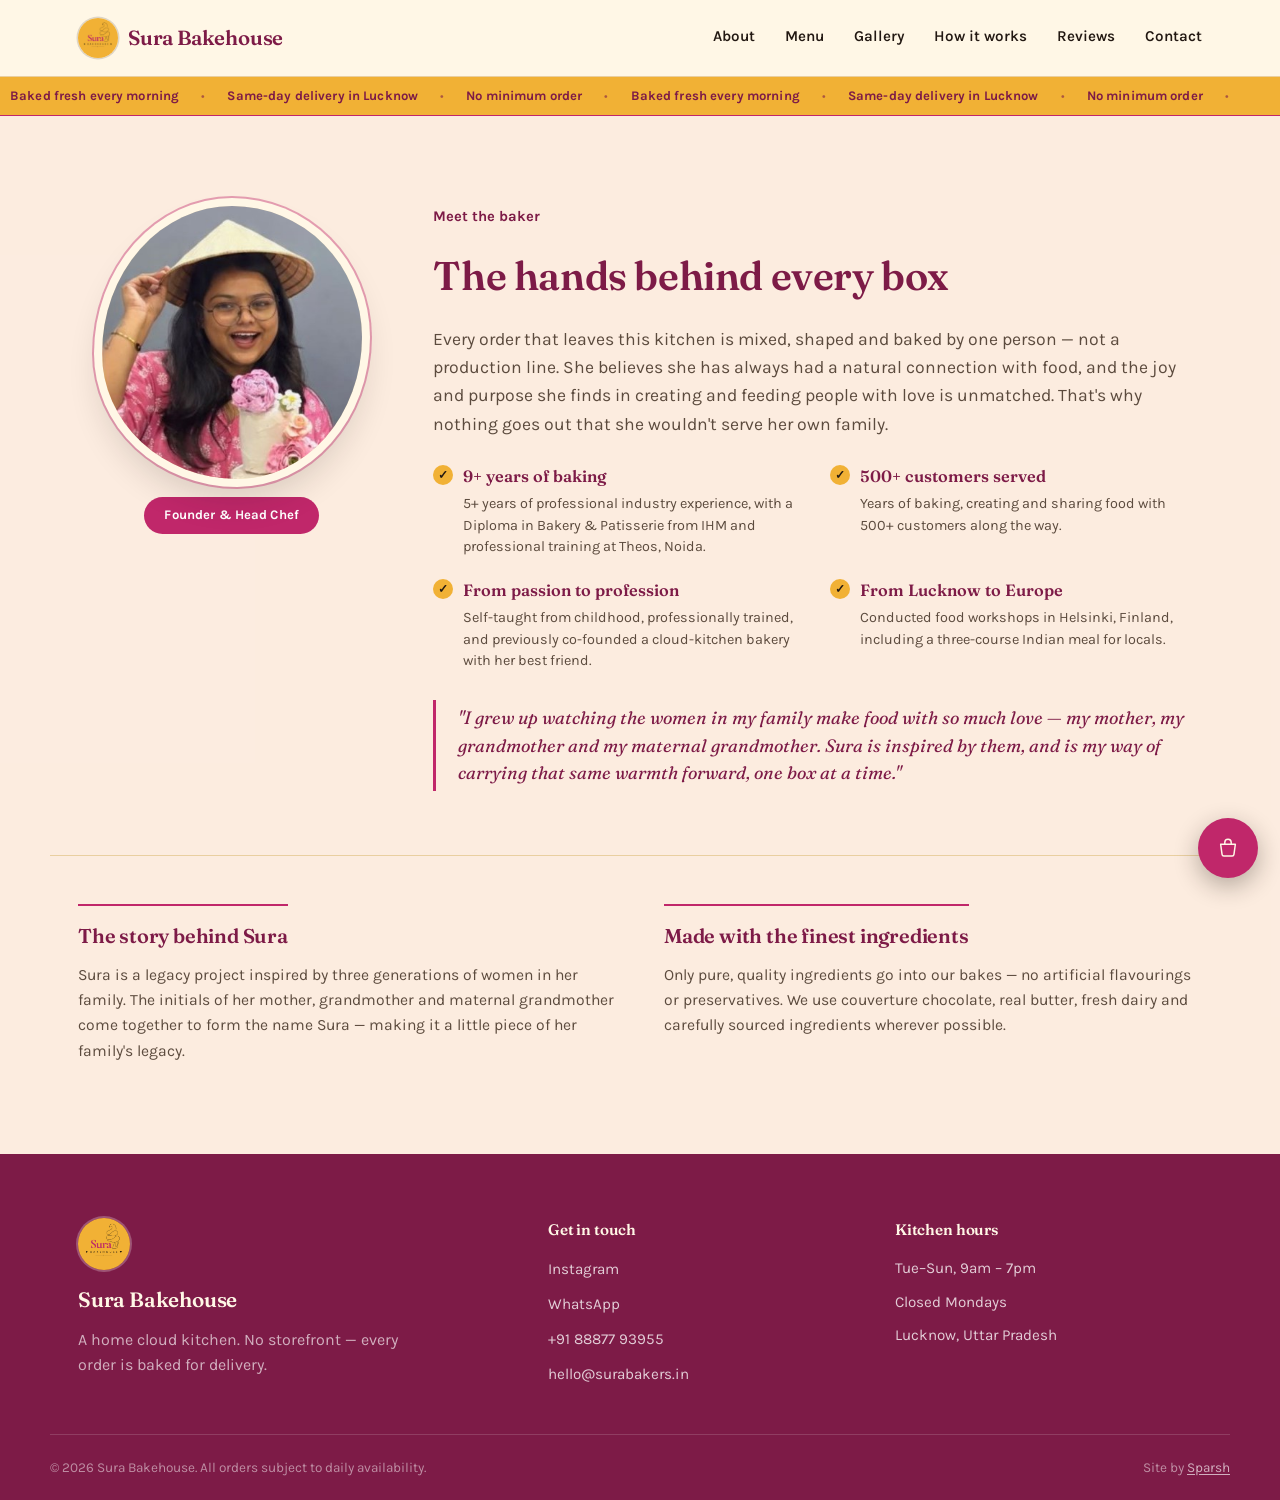
==== commit f092006e: "Removing icon from Chef's portrait" ====
--- a/about.html
+++ b/about.html
@@ -73,10 +73,6 @@
         <div class="chef-portrait">
           <img src="media/baker.jpg" alt="Photo of the chef behind Sura Bakehouse" loading="lazy" onerror="this.closest('.chef-portrait').classList.add('img-missing')">
           <span class="chef-portrait-fallback" aria-hidden="true">
-            <svg viewBox="0 0 64 64" fill="none" xmlns="http://www.w3.org/2000/svg">
-              <path d="M20 26c0-9 5.5-15 12-15s12 6 12 15c3 1 5 4 5 7.5 0 4.5-4 8-9 8H24c-5 0-9-3.5-9-8 0-3.5 2-6.5 5-7.5Z" stroke="currentColor" stroke-width="2"/>
-              <path d="M22 41.5V50a2 2 0 0 0 2 2h16a2 2 0 0 0 2-2v-8.5" stroke="currentColor" stroke-width="2"/>
-            </svg>
           </span>
         </div>
         <span class="chef-badge">Founder &amp; Head Chef</span>
